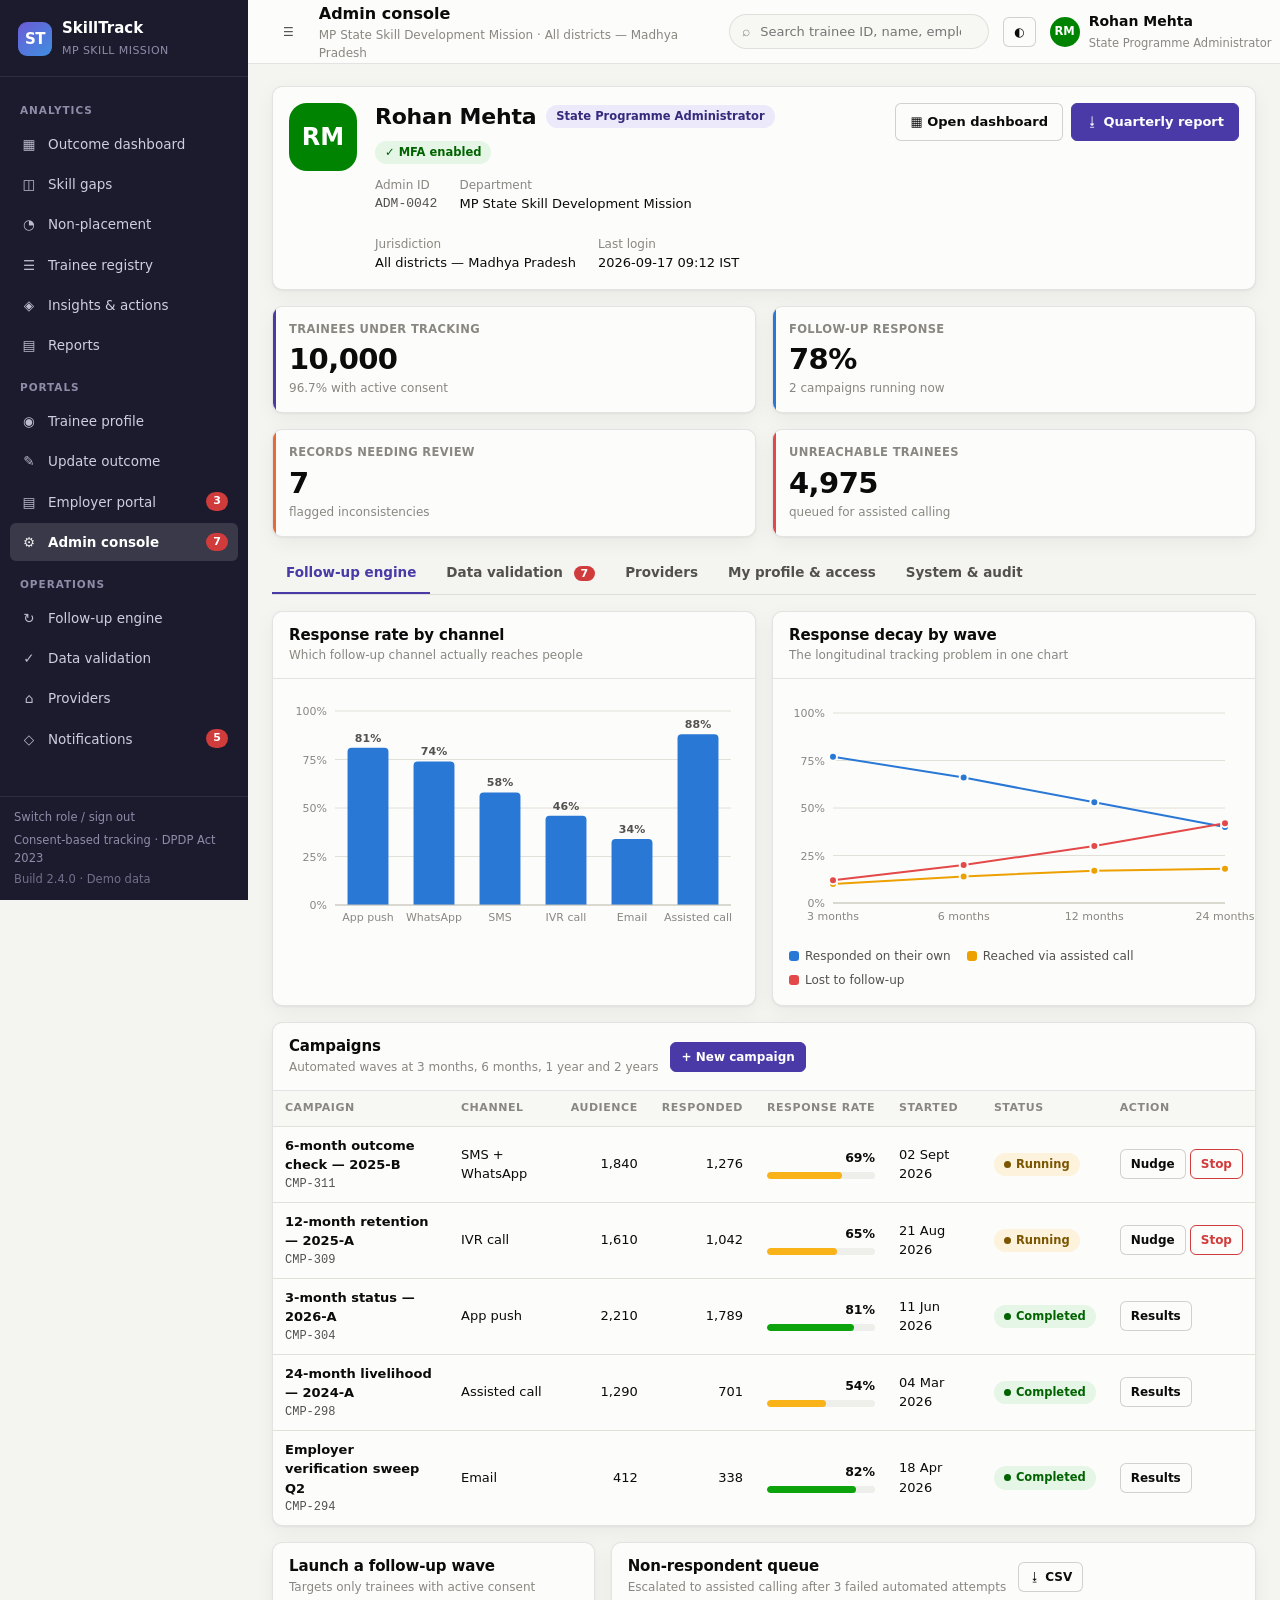
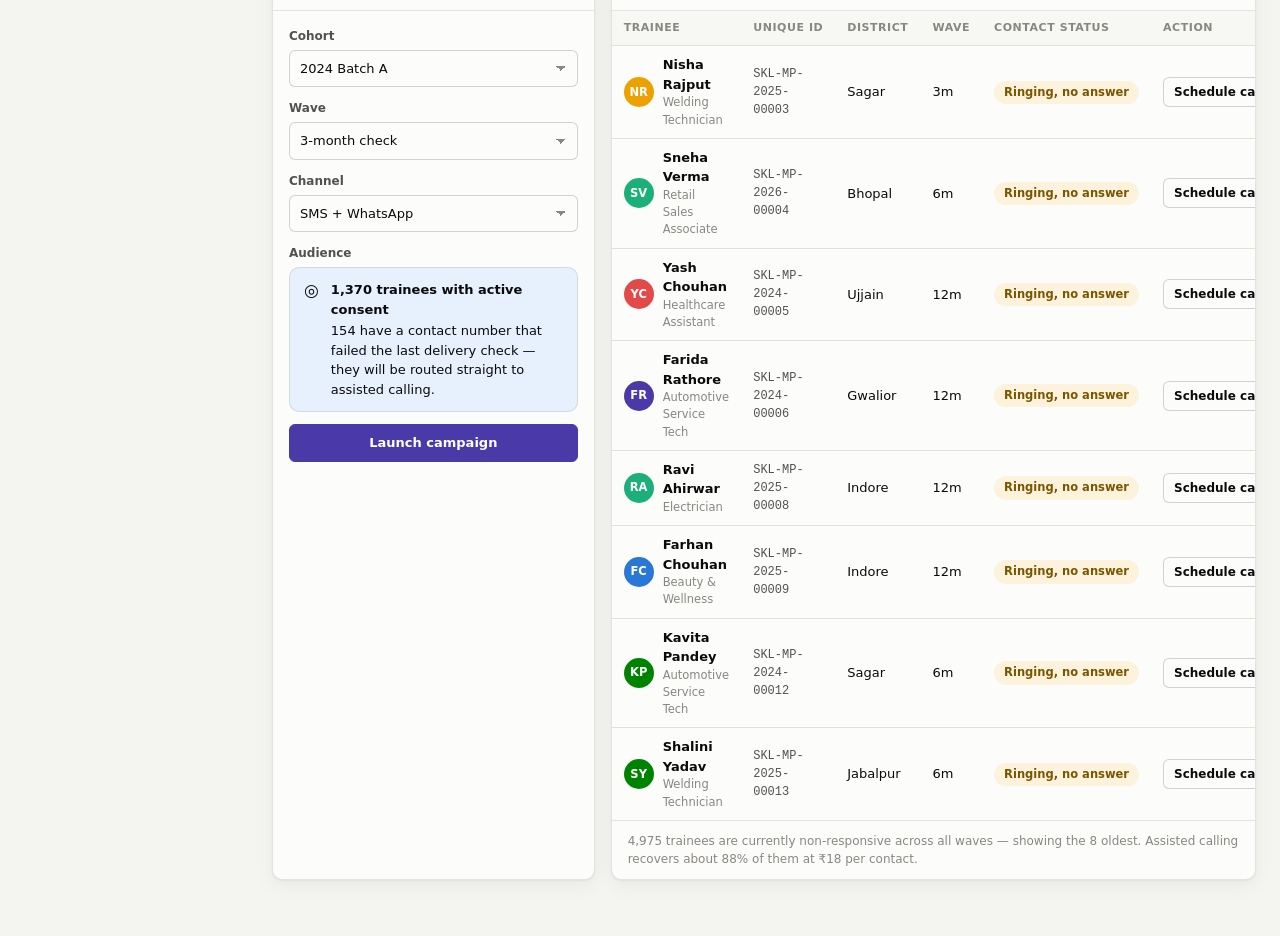
==== admin.html @ 78113d4f "first commit" ====
<!DOCTYPE html>
<html lang="en">
<head>
<meta charset="utf-8">
<meta name="viewport" content="width=device-width, initial-scale=1">
<title>Admin Console · SkillTrack</title>
<link rel="stylesheet" href="assets/css/styles.css">
<link rel="icon" href="data:image/svg+xml,<svg xmlns='http://www.w3.org/2000/svg' viewBox='0 0 100 100'><text y='.9em' font-size='90'>📈</text></svg>">
</head>
<body data-page="admin">
<div class="app">
  <aside class="sidebar"></aside>

  <div class="main">
    <header class="topbar"></header>

    <main class="content">

      <section class="card" id="adminHero" style="margin-bottom:16px"></section>

      <section class="grid grid--4" id="adminStats" style="margin-bottom:16px"></section>

      <div class="tabs" id="mainTabs">
        <button class="tab tab--active" data-tab="followups">Follow-up engine</button>
        <button class="tab" data-tab="validation">Data validation <span class="nav__badge" style="margin-left:6px">7</span></button>
        <button class="tab" data-tab="providers">Providers</button>
        <button class="tab" data-tab="profile">My profile & access</button>
        <button class="tab" data-tab="system">System & audit</button>
      </div>

      <!-- ============ follow-up engine ============ -->
      <section class="tabpanel" data-panel="followups" id="followups">
        <div class="grid grid--2" style="margin-bottom:16px">
          <div class="card">
            <div class="card__head"><div><h3>Response rate by channel</h3>
              <div class="card__sub">Which follow-up channel actually reaches people</div></div></div>
            <div class="card__body"><div class="js-chart" id="chartChannel"></div></div>
          </div>
          <div class="card">
            <div class="card__head"><div><h3>Response decay by wave</h3>
              <div class="card__sub">The longitudinal tracking problem in one chart</div></div></div>
            <div class="card__body">
              <div class="js-chart" id="chartDecay"></div>
              <div id="decayLegend"></div>
            </div>
          </div>
        </div>

        <div class="card" style="margin-bottom:16px">
          <div class="card__head">
            <div><h3>Campaigns</h3>
              <div class="card__sub">Automated waves at 3 months, 6 months, 1 year and 2 years</div></div>
            <button class="btn btn--sm btn--primary" id="newCampaign">+ New campaign</button>
          </div>
          <div class="table-wrap">
            <table class="tbl" id="campaignTable">
              <thead><tr>
                <th>Campaign</th><th>Channel</th><th class="num">Audience</th><th class="num">Responded</th>
                <th class="num">Response rate</th><th>Started</th><th>Status</th><th class="text-right">Action</th>
              </tr></thead>
              <tbody></tbody>
            </table>
          </div>
        </div>

        <div class="grid grid--1-2">
          <div class="card">
            <div class="card__head"><div><h3>Launch a follow-up wave</h3>
              <div class="card__sub">Targets only trainees with active consent</div></div></div>
            <div class="card__body">
              <form class="stack" id="campaignForm" style="gap:12px">
                <div class="field"><label for="cBatch">Cohort</label>
                  <select class="select" id="cBatch"></select></div>
                <div class="field"><label for="cWave">Wave</label>
                  <select class="select" id="cWave">
                    <option>3-month check</option><option>6-month check</option>
                    <option>12-month retention</option><option>24-month livelihood</option>
                  </select></div>
                <div class="field"><label for="cChannel">Channel</label>
                  <select class="select" id="cChannel">
                    <option>SMS + WhatsApp</option><option>App push</option>
                    <option>IVR call</option><option>Assisted call (non-respondents)</option><option>Email</option>
                  </select></div>
                <div class="field"><label>Audience</label>
                  <div class="banner" id="audiencePreview"></div></div>
                <button class="btn btn--primary" type="submit">Launch campaign</button>
              </form>
            </div>
          </div>

          <div class="card">
            <div class="card__head">
              <div><h3>Non-respondent queue</h3>
                <div class="card__sub">Escalated to assisted calling after 3 failed automated attempts</div></div>
              <button class="btn btn--sm" id="exportNonResp">⭳ CSV</button>
            </div>
            <div class="table-wrap">
              <table class="tbl" id="nonRespTable">
                <thead><tr>
                  <th>Trainee</th><th>Unique ID</th><th>District</th><th>Wave</th>
                  <th>Contact status</th><th class="text-right">Action</th>
                </tr></thead>
                <tbody></tbody>
              </table>
            </div>
            <div class="card__foot" id="nonRespFoot"></div>
          </div>
        </div>
      </section>

      <!-- ============ validation ============ -->
      <section class="tabpanel" data-panel="validation" id="validation" hidden>
        <div class="grid grid--3" style="margin-bottom:16px" id="validationStats"></div>

        <div class="grid grid--2-1">
          <div class="card">
            <div class="card__head">
              <div><h3>Flags awaiting manual review</h3>
                <div class="card__sub">Raised by the rule engine, cross-checks and anomaly detection</div></div>
              <select class="select" id="sevFilter" style="width:auto">
                <option value="all">All severities</option>
                <option value="critical">Critical</option>
                <option value="serious">Serious</option>
                <option value="warning">Warning</option>
              </select>
            </div>
            <div id="flagList"></div>
            <div class="card__foot" id="flagFoot"></div>
          </div>

          <div class="stack">
            <div class="card">
              <div class="card__head"><div><h3>Verification sources</h3>
                <div class="card__sub">Official APIs cross-checked nightly</div></div></div>
              <div id="sourceList"></div>
            </div>
            <div class="card">
              <div class="card__head"><div><h3>Validation rules</h3>
                <div class="card__sub">Toggle what gets auto-flagged</div></div></div>
              <div class="card__body stack" id="ruleList" style="gap:12px"></div>
            </div>
          </div>
        </div>
      </section>

      <!-- ============ providers ============ -->
      <section class="tabpanel" data-panel="providers" id="providers" hidden>
        <div class="grid grid--2" style="margin-bottom:16px">
          <div class="card">
            <div class="card__head"><div><h3>Provider accountability</h3>
              <div class="card__sub">Placement rate vs. state average</div></div></div>
            <div class="card__body"><div class="js-chart" id="chartProviderPlace"></div></div>
          </div>
          <div class="card">
            <div class="card__head"><div><h3>Cost per successful outcome</h3>
              <div class="card__sub">Programme spend ÷ trainees placed — where the money works hardest</div></div></div>
            <div class="card__body"><div class="js-chart" id="chartCost"></div></div>
          </div>
        </div>

        <div class="card">
          <div class="card__head">
            <div><h3>Registered training providers</h3>
              <div class="card__sub">Accreditation status, volume and outcomes</div></div>
            <button class="btn btn--sm" id="exportProviders">⭳ CSV</button>
          </div>
          <div class="table-wrap">
            <table class="tbl" id="providerTable">
              <thead><tr>
                <th>Provider</th><th>Base</th><th class="num">Centres</th><th class="num">Trainees</th>
                <th class="num">Certified</th><th class="num">Placement</th><th class="num">Avg salary</th>
                <th class="num">Retention</th><th>Accreditation</th><th class="text-right">Action</th>
              </tr></thead>
              <tbody></tbody>
            </table>
          </div>
          <div class="card__foot">
            <span>Providers below 55% placement for two consecutive batches are auto-flagged for review.</span>
          </div>
        </div>
      </section>

      <!-- ============ profile ============ -->
      <section class="tabpanel" data-panel="profile" hidden>
        <div class="grid grid--2">
          <div class="stack">
            <div class="card">
              <div class="card__head"><div><h3>Administrator profile</h3>
                <div class="card__sub">Identity used on every audit-log entry</div></div></div>
              <div class="card__body"><dl class="kv" id="adminKV"></dl></div>
              <div class="card__foot">
                <button class="btn btn--sm" data-demo="Profile change request sent to the state IT cell.">Request a change</button>
              </div>
            </div>
            <div class="card">
              <div class="card__head"><div><h3>Security</h3></div></div>
              <div class="card__body stack" id="securityBox" style="gap:14px"></div>
            </div>
          </div>

          <div class="stack">
            <div class="card">
              <div class="card__head"><div><h3>Permissions</h3>
                <div class="card__sub">Role-based access — least privilege by default</div></div></div>
              <div id="permList"></div>
              <div class="card__foot">
                <span>Raw microdata export is deliberately disabled for programme administrators.</span>
              </div>
            </div>
            <div class="card">
              <div class="card__head"><div><h3>Active sessions</h3></div></div>
              <div id="sessionList"></div>
            </div>
          </div>
        </div>
      </section>

      <!-- ============ system ============ -->
      <section class="tabpanel" data-panel="system" hidden>
        <div class="grid grid--2" style="margin-bottom:16px">
          <div class="card">
            <div class="card__head"><div><h3>Platform users</h3>
              <div class="card__sub">Who can see what, across all roles</div></div></div>
            <div id="userList"></div>
            <div class="card__foot">
              <button class="btn btn--sm btn--primary" data-demo="Invitation sent.">+ Add user</button>
            </div>
          </div>
          <div class="card">
            <div class="card__head"><div><h3>Data retention & privacy</h3>
              <div class="card__sub">DPDP Act 2023 obligations</div></div></div>
            <div class="card__body stack" id="retentionBox" style="gap:14px"></div>
          </div>
        </div>

        <div class="card">
          <div class="card__head">
            <div><h3>Audit log</h3>
              <div class="card__sub">Every read and write against personal data is recorded</div></div>
            <button class="btn btn--sm" id="exportAudit">⭳ CSV</button>
          </div>
          <div class="table-wrap">
            <table class="tbl" id="auditTable">
              <thead><tr><th>Timestamp</th><th>Actor</th><th>Action</th><th>Target</th><th>IP</th></tr></thead>
              <tbody></tbody>
            </table>
          </div>
        </div>
      </section>

    </main>
  </div>
</div>

<script src="assets/js/data.js"></script>
<script src="assets/js/app.js"></script>
<script src="assets/js/charts.js"></script>
<script src="assets/js/admin.js"></script>
</body>
</html>
---- assets/css/styles.css ----
/* ==========================================================================
   SkillTrack — Longitudinal Skilling Outcomes & Impact Measurement System
   Design system + shell + components
   ========================================================================== */

/* ---------- 1. Tokens ---------- */
:root {
  color-scheme: light;

  /* surfaces */
  --page:            #f4f4f1;
  --surface-1:       #fcfcfb;
  --surface-2:       #f7f7f4;
  --surface-3:       #eeeeea;
  --sidebar:         #1c1b2e;
  --sidebar-ink:     #cfcee0;
  --sidebar-ink-dim: #8e8ca8;

  /* ink */
  --text-primary:    #0b0b0b;
  --text-secondary:  #52514e;
  --text-muted:      #898781;
  --text-invert:     #ffffff;

  /* lines */
  --gridline:        #e1e0d9;
  --baseline:        #c3c2b7;
  --border:          rgba(11, 11, 11, 0.10);
  --border-strong:   rgba(11, 11, 11, 0.18);

  /* brand */
  --brand:           #4a3aa7;
  --brand-hover:     #3c2f8a;
  --brand-soft:      #ece9fb;
  --brand-ink:       #362a7d;

  /* categorical series (validated order — never cycle, never reorder) */
  --series-1: #2a78d6;  /* blue    */
  --series-2: #eb6834;  /* orange  */
  --series-3: #1baf7a;  /* aqua    */
  --series-4: #eda100;  /* yellow  */
  --series-5: #e87ba4;  /* magenta */
  --series-6: #008300;  /* green   */
  --series-7: #4a3aa7;  /* violet  */
  --series-8: #e34948;  /* red     */

  /* sequential blue ramp */
  --seq-100: #cde2fb; --seq-250: #86b6ef; --seq-400: #3987e5;
  --seq-550: #1c5cab; --seq-700: #0d366b;

  /* status (reserved — never used as a series) */
  --good:     #0ca30c;
  --warning:  #fab219;
  --serious:  #ec835a;
  --critical: #d03b3b;
  --good-ink: #006300;

  /* soft status washes */
  --good-soft:     #e6f6e6;
  --warning-soft:  #fdf3dd;
  --serious-soft:  #fceee7;
  --critical-soft: #fbe9e9;
  --info-soft:     #e7f0fd;

  --radius:    10px;
  --radius-sm: 6px;
  --radius-lg: 16px;
  --shadow:    0 1px 2px rgba(11, 11, 11, .05), 0 6px 20px rgba(11, 11, 11, .05);
  --shadow-lg: 0 2px 6px rgba(11, 11, 11, .07), 0 18px 48px rgba(11, 11, 11, .10);

  --sans: system-ui, -apple-system, "Segoe UI", Roboto, sans-serif;
  --mono: ui-monospace, "Cascadia Mono", "Segoe UI Mono", Menlo, monospace;

  --sidebar-w: 248px;
  --topbar-h:  64px;
}

@media (prefers-color-scheme: dark) {
  :root:not([data-theme="light"]) {
    color-scheme: dark;
    --page:            #0d0d0d;
    --surface-1:       #1a1a19;
    --surface-2:       #202020;
    --surface-3:       #292928;
    --sidebar:         #151424;
    --sidebar-ink:     #c9c7de;
    --sidebar-ink-dim: #7d7b99;

    --text-primary:    #ffffff;
    --text-secondary:  #c3c2b7;
    --text-muted:      #898781;

    --gridline:        #2c2c2a;
    --baseline:        #383835;
    --border:          rgba(255, 255, 255, 0.10);
    --border-strong:   rgba(255, 255, 255, 0.20);

    --brand:           #9085e9;
    --brand-hover:     #a49bef;
    --brand-soft:      #241f45;
    --brand-ink:       #cfc9f7;

    --series-1: #3987e5; --series-2: #d95926; --series-3: #199e70;
    --series-4: #c98500; --series-5: #d55181; --series-6: #008300;
    --series-7: #9085e9; --series-8: #e66767;

    --good-soft:     #142b14;
    --warning-soft:  #332a10;
    --serious-soft:  #33211a;
    --critical-soft: #331616;
    --info-soft:     #14233a;
    --good-ink:      #0ca30c;

    --shadow:    0 1px 2px rgba(0, 0, 0, .40), 0 6px 20px rgba(0, 0, 0, .35);
    --shadow-lg: 0 2px 6px rgba(0, 0, 0, .45), 0 18px 48px rgba(0, 0, 0, .50);
  }
}

:root[data-theme="dark"] {
  color-scheme: dark;
  --page:            #0d0d0d;
  --surface-1:       #1a1a19;
  --surface-2:       #202020;
  --surface-3:       #292928;
  --sidebar:         #151424;
  --sidebar-ink:     #c9c7de;
  --sidebar-ink-dim: #7d7b99;

  --text-primary:    #ffffff;
  --text-secondary:  #c3c2b7;
  --text-muted:      #898781;

  --gridline:        #2c2c2a;
  --baseline:        #383835;
  --border:          rgba(255, 255, 255, 0.10);
  --border-strong:   rgba(255, 255, 255, 0.20);

  --brand:           #9085e9;
  --brand-hover:     #a49bef;
  --brand-soft:      #241f45;
  --brand-ink:       #cfc9f7;

  --series-1: #3987e5; --series-2: #d95926; --series-3: #199e70;
  --series-4: #c98500; --series-5: #d55181; --series-6: #008300;
  --series-7: #9085e9; --series-8: #e66767;

  --good-soft:     #142b14;
  --warning-soft:  #332a10;
  --serious-soft:  #33211a;
  --critical-soft: #331616;
  --info-soft:     #14233a;
  --good-ink:      #0ca30c;

  --shadow:    0 1px 2px rgba(0, 0, 0, .40), 0 6px 20px rgba(0, 0, 0, .35);
  --shadow-lg: 0 2px 6px rgba(0, 0, 0, .45), 0 18px 48px rgba(0, 0, 0, .50);
}

/* ---------- 2. Reset ---------- */
*, *::before, *::after { box-sizing: border-box; }
html, body { height: 100%; }
body {
  margin: 0;
  font-family: var(--sans);
  font-size: 14px;
  line-height: 1.5;
  color: var(--text-primary);
  background: var(--page);
  -webkit-font-smoothing: antialiased;
}
h1, h2, h3, h4 { margin: 0; font-weight: 650; letter-spacing: -0.01em; line-height: 1.25; }
h1 { font-size: 24px; }
h2 { font-size: 18px; }
h3 { font-size: 15px; }
h4 { font-size: 13px; }
p  { margin: 0 0 10px; }
a  { color: var(--brand); text-decoration: none; }
a:hover { text-decoration: underline; }
img, svg { max-width: 100%; }
button, input, select, textarea { font: inherit; color: inherit; }
:focus-visible { outline: 2px solid var(--brand); outline-offset: 2px; border-radius: 4px; }

/* ---------- 3. App shell ---------- */
.app { display: flex; min-height: 100vh; }

.sidebar {
  width: var(--sidebar-w);
  flex: 0 0 var(--sidebar-w);
  background: var(--sidebar);
  color: var(--sidebar-ink);
  display: flex;
  flex-direction: column;
  position: sticky;
  top: 0;
  height: 100vh;
  z-index: 40;
}
.sidebar__brand {
  display: flex; align-items: center; gap: 10px;
  padding: 18px 18px 16px;
  border-bottom: 1px solid rgba(255, 255, 255, .08);
}
.sidebar__mark {
  width: 34px; height: 34px; flex: none;
  display: grid; place-items: center;
  border-radius: 9px;
  background: linear-gradient(140deg, #6b5bd6, #3f8fe0);
  color: #fff; font-weight: 800; font-size: 15px; letter-spacing: -.5px;
}
.sidebar__name { color: #fff; font-weight: 680; font-size: 15px; line-height: 1.15; }
.sidebar__sub  { color: var(--sidebar-ink-dim); font-size: 11px; letter-spacing: .04em; text-transform: uppercase; }

.sidebar__nav { padding: 12px 10px; overflow-y: auto; flex: 1; }
.nav__label {
  font-size: 10.5px; letter-spacing: .09em; text-transform: uppercase;
  color: var(--sidebar-ink-dim); padding: 14px 10px 6px; font-weight: 650;
}
.nav__item {
  display: flex; align-items: center; gap: 10px;
  padding: 9px 10px; margin-bottom: 2px;
  border-radius: var(--radius-sm);
  color: var(--sidebar-ink); font-size: 13.5px; font-weight: 520;
  text-decoration: none;
}
.nav__item:hover { background: rgba(255, 255, 255, .07); text-decoration: none; color: #fff; }
.nav__item--active { background: rgba(255, 255, 255, .13); color: #fff; font-weight: 620; }
.nav__item .ico { width: 18px; text-align: center; opacity: .9; }
.nav__badge {
  margin-left: auto; font-size: 11px; font-weight: 650;
  background: var(--critical); color: #fff;
  border-radius: 20px; padding: 1px 7px;
}
.sidebar__foot {
  padding: 12px 14px; border-top: 1px solid rgba(255, 255, 255, .08);
  font-size: 11.5px; color: var(--sidebar-ink-dim);
}

.main { flex: 1 1 auto; min-width: 0; display: flex; flex-direction: column; }

.topbar {
  height: var(--topbar-h);
  display: flex; align-items: center; gap: 14px;
  padding: 0 24px;
  background: var(--surface-1);
  border-bottom: 1px solid var(--border);
  position: sticky; top: 0; z-index: 30;
}
.topbar__title { font-size: 16px; font-weight: 660; }
.topbar__crumb { font-size: 12px; color: var(--text-muted); }
.topbar__spacer { flex: 1; }
.topbar__search {
  display: flex; align-items: center; gap: 8px;
  background: var(--surface-2); border: 1px solid var(--border);
  border-radius: 20px; padding: 6px 12px; min-width: 260px;
}
.topbar__search input { border: 0; background: none; outline: none; width: 100%; font-size: 13px; }
.menu-toggle { display: none; }

.content { padding: 22px 24px 56px; max-width: 1560px; width: 100%; }

.page-head { display: flex; align-items: flex-start; gap: 16px; flex-wrap: wrap; margin-bottom: 18px; }
.page-head__text { flex: 1 1 320px; min-width: 0; }
.page-head p { color: var(--text-secondary); margin: 6px 0 0; font-size: 13.5px; }
.page-head__actions { display: flex; gap: 8px; flex-wrap: wrap; }

/* ---------- 4. Primitives ---------- */
.card {
  background: var(--surface-1);
  border: 1px solid var(--border);
  border-radius: var(--radius);
  box-shadow: var(--shadow);
}
.card__head {
  display: flex; align-items: center; gap: 12px;
  padding: 14px 16px; border-bottom: 1px solid var(--border);
}
.card__head h3 { flex: 1 1 auto; min-width: 0; }
.card__sub { font-size: 12px; color: var(--text-muted); font-weight: 450; margin-top: 2px; }
.card__body { padding: 16px; }
.card__foot {
  padding: 11px 16px; border-top: 1px solid var(--border);
  font-size: 12px; color: var(--text-muted);
  display: flex; align-items: center; gap: 10px;
}

.grid { display: grid; gap: 16px; }
.grid--4 { grid-template-columns: repeat(4, minmax(0, 1fr)); }
.grid--3 { grid-template-columns: repeat(3, minmax(0, 1fr)); }
.grid--2 { grid-template-columns: repeat(2, minmax(0, 1fr)); }
.grid--2-1 { grid-template-columns: minmax(0, 2fr) minmax(0, 1fr); }
.grid--1-2 { grid-template-columns: minmax(0, 1fr) minmax(0, 2fr); }
.span-2 { grid-column: span 2; }

.btn {
  display: inline-flex; align-items: center; justify-content: center; gap: 7px;
  padding: 8px 14px; border-radius: var(--radius-sm);
  border: 1px solid var(--border-strong); background: var(--surface-1);
  color: var(--text-primary); font-size: 13px; font-weight: 560;
  cursor: pointer; text-decoration: none; white-space: nowrap;
  transition: background .12s ease, border-color .12s ease;
}
.btn:hover { background: var(--surface-3); text-decoration: none; }
.btn--primary {
  background: var(--brand); border-color: var(--brand); color: #fff;
}
.btn--primary:hover { background: var(--brand-hover); border-color: var(--brand-hover); }
.btn--ghost { background: none; border-color: transparent; color: var(--text-secondary); }
.btn--ghost:hover { background: var(--surface-3); }
.btn--sm { padding: 5px 10px; font-size: 12px; }
.btn--danger { color: var(--critical); border-color: var(--critical); }
.btn--danger:hover { background: var(--critical-soft); }
.btn[disabled] { opacity: .45; pointer-events: none; }

.field { display: flex; flex-direction: column; gap: 5px; min-width: 0; }
.field > label { font-size: 12px; font-weight: 600; color: var(--text-secondary); }
.field .hint { font-size: 11.5px; color: var(--text-muted); }
.input, .select, textarea.input {
  width: 100%; padding: 8px 10px;
  border: 1px solid var(--border-strong); border-radius: var(--radius-sm);
  background: var(--surface-1); font-size: 13px; outline: none;
}
.input:focus, .select:focus { border-color: var(--brand); box-shadow: 0 0 0 3px var(--brand-soft); }
.select { appearance: none; padding-right: 30px;
  background-image: linear-gradient(45deg, transparent 50%, var(--text-muted) 50%),
                    linear-gradient(135deg, var(--text-muted) 50%, transparent 50%);
  background-position: calc(100% - 16px) 50%, calc(100% - 11px) 50%;
  background-size: 5px 5px, 5px 5px; background-repeat: no-repeat; }

.chip {
  display: inline-flex; align-items: center; gap: 5px;
  padding: 2px 9px; border-radius: 20px;
  font-size: 11.5px; font-weight: 620; white-space: nowrap;
  background: var(--surface-3); color: var(--text-secondary);
  border: 1px solid var(--border);
}
.chip--good     { background: var(--good-soft);     color: var(--good-ink);  border-color: transparent; }
.chip--warning  { background: var(--warning-soft);  color: #7a5600;          border-color: transparent; }
.chip--serious  { background: var(--serious-soft);  color: #8a3a16;          border-color: transparent; }
.chip--critical { background: var(--critical-soft); color: #9c2020;          border-color: transparent; }
.chip--info     { background: var(--info-soft);     color: #17457f;          border-color: transparent; }
.chip--brand    { background: var(--brand-soft);    color: var(--brand-ink); border-color: transparent; }
:root[data-theme="dark"] .chip--warning,
:root[data-theme="dark"] .chip--serious,
:root[data-theme="dark"] .chip--critical,
:root[data-theme="dark"] .chip--info { color: var(--text-primary); }
@media (prefers-color-scheme: dark) {
  :root:not([data-theme="light"]) .chip--warning,
  :root:not([data-theme="light"]) .chip--serious,
  :root:not([data-theme="light"]) .chip--critical,
  :root:not([data-theme="light"]) .chip--info { color: var(--text-primary); }
}
.chip .dot { width: 7px; height: 7px; border-radius: 50%; background: currentColor; flex: none; }

/* ---------- 5. Stat tiles ---------- */
.stat {
  background: var(--surface-1); border: 1px solid var(--border);
  border-radius: var(--radius); padding: 14px 16px 15px;
  box-shadow: var(--shadow); position: relative; overflow: hidden;
}
.stat::before {
  content: ""; position: absolute; inset: 0 auto 0 0; width: 3px;
  background: var(--accent, var(--brand));
}
.stat__label {
  font-size: 11.5px; font-weight: 620; letter-spacing: .03em;
  text-transform: uppercase; color: var(--text-muted);
  display: flex; align-items: center; gap: 6px;
}
.stat__value { font-size: 29px; font-weight: 700; letter-spacing: -.02em; margin-top: 6px; line-height: 1.05; }
.stat__value small { font-size: 15px; font-weight: 600; color: var(--text-secondary); }
.stat__meta { font-size: 12px; color: var(--text-secondary); margin-top: 5px; display: flex; align-items: center; gap: 6px; }
.delta { font-weight: 650; font-size: 12px; }
.delta--up   { color: var(--good-ink); }
.delta--down { color: var(--critical); }

/* ---------- 6. Tables ---------- */
.table-wrap { overflow-x: auto; }
table.tbl { width: 100%; border-collapse: collapse; font-size: 13px; }
table.tbl th, table.tbl td { padding: 9px 12px; text-align: left; border-bottom: 1px solid var(--gridline); }
table.tbl thead th {
  font-size: 11px; letter-spacing: .05em; text-transform: uppercase;
  color: var(--text-muted); font-weight: 650; background: var(--surface-2);
  position: sticky; top: 0; z-index: 1; white-space: nowrap;
}
table.tbl tbody tr:hover { background: var(--surface-2); }
table.tbl td.num, table.tbl th.num { text-align: right; font-variant-numeric: tabular-nums; }
table.tbl tbody tr:last-child td { border-bottom: 0; }
.tbl__id { font-family: var(--mono); font-size: 12px; color: var(--text-secondary); }
.tbl-empty { padding: 34px 16px; text-align: center; color: var(--text-muted); font-size: 13px; }

.person { display: flex; align-items: center; gap: 9px; min-width: 0; }
.avatar {
  width: 30px; height: 30px; flex: none; border-radius: 50%;
  display: grid; place-items: center; font-size: 11.5px; font-weight: 700;
  color: #fff; background: var(--series-7);
}
.avatar--lg { width: 68px; height: 68px; font-size: 24px; border-radius: 18px; }
.person__name { font-weight: 580; }
.person__meta { font-size: 11.5px; color: var(--text-muted); }

/* ---------- 7. Filters ---------- */
.filterbar {
  display: flex; align-items: flex-end; gap: 12px; flex-wrap: wrap;
  background: var(--surface-1); border: 1px solid var(--border);
  border-radius: var(--radius); padding: 12px 14px; margin-bottom: 16px;
  box-shadow: var(--shadow);
}
.filterbar .field { flex: 1 1 160px; }
.filterbar__actions { display: flex; gap: 8px; margin-left: auto; }

/* ---------- 8. Charts ---------- */
.chart { width: 100%; display: block; overflow: visible; }
.chart text { font-family: var(--sans); }
.chart .axis-label { fill: var(--text-muted); font-size: 11px; }
.chart .grid-line { stroke: var(--gridline); stroke-width: 1; }
.chart .baseline  { stroke: var(--baseline); stroke-width: 1; }
.chart .val-label { fill: var(--text-secondary); font-size: 11px; font-weight: 600; }
.chart .mark { transition: opacity .12s ease; }
.chart .mark--dim { opacity: .35; }

.legend { display: flex; flex-wrap: wrap; gap: 6px 16px; margin-top: 12px; }
.legend__item { display: flex; align-items: center; gap: 6px; font-size: 12px; color: var(--text-secondary); }
.legend__swatch { width: 10px; height: 10px; border-radius: 3px; flex: none; }

#viz-tooltip {
  position: fixed; z-index: 100; pointer-events: none; opacity: 0;
  transform: translate(-50%, -100%);
  background: var(--surface-1); color: var(--text-primary);
  border: 1px solid var(--border-strong); border-radius: var(--radius-sm);
  box-shadow: var(--shadow-lg); padding: 8px 10px; font-size: 12px;
  min-width: 120px; transition: opacity .1s ease;
}
#viz-tooltip .tt__title { font-weight: 660; margin-bottom: 4px; }
#viz-tooltip .tt__row { display: flex; align-items: center; gap: 7px; justify-content: space-between; }
#viz-tooltip .tt__row span:last-child { font-variant-numeric: tabular-nums; font-weight: 620; }
#viz-tooltip .tt__sw { width: 8px; height: 8px; border-radius: 2px; flex: none; }

/* ---------- 9. Progress / meters ---------- */
.meter { height: 7px; border-radius: 4px; background: var(--surface-3); overflow: hidden; }
.meter > span { display: block; height: 100%; border-radius: 4px; background: var(--accent, var(--brand)); }
.meter-row { display: grid; grid-template-columns: 1fr auto; gap: 4px 10px; margin-bottom: 12px; }
.meter-row__label { font-size: 12.5px; color: var(--text-secondary); }
.meter-row__val { font-size: 12.5px; font-weight: 650; font-variant-numeric: tabular-nums; }
.meter-row .meter { grid-column: 1 / -1; }

/* ---------- 10. Timeline ---------- */
.timeline { position: relative; padding-left: 26px; }
.timeline::before {
  content: ""; position: absolute; left: 8px; top: 6px; bottom: 6px;
  width: 2px; background: var(--gridline);
}
.tl-item { position: relative; padding-bottom: 20px; }
.tl-item:last-child { padding-bottom: 0; }
.tl-item::before {
  content: ""; position: absolute; left: -22px; top: 4px;
  width: 11px; height: 11px; border-radius: 50%;
  background: var(--surface-1); border: 2px solid var(--dot, var(--brand));
}
.tl-item--done::before { background: var(--dot, var(--brand)); }
.tl-item__time { font-size: 11.5px; color: var(--text-muted); font-variant-numeric: tabular-nums; }
.tl-item__title { font-weight: 600; font-size: 13.5px; margin-top: 1px; }
.tl-item__body { font-size: 12.5px; color: var(--text-secondary); margin-top: 3px; }

/* ---------- 11. Misc blocks ---------- */
.kv { display: grid; grid-template-columns: 130px 1fr; gap: 9px 14px; font-size: 13px; }
.kv dt { color: var(--text-muted); font-size: 12.5px; }
.kv dd { margin: 0; font-weight: 550; }

.banner {
  display: flex; gap: 12px; align-items: flex-start;
  border-radius: var(--radius); padding: 12px 14px;
  border: 1px solid var(--border); background: var(--info-soft);
  font-size: 13px;
}
.banner--good     { background: var(--good-soft); }
.banner--warning  { background: var(--warning-soft); }
.banner--critical { background: var(--critical-soft); }
.banner__ico { font-size: 17px; line-height: 1.2; }
.banner strong { display: block; margin-bottom: 2px; }

.list-row {
  display: flex; align-items: center; gap: 12px;
  padding: 11px 16px; border-bottom: 1px solid var(--gridline);
}
.list-row:last-child { border-bottom: 0; }
.list-row__main { flex: 1 1 auto; min-width: 0; }
.list-row__title { font-weight: 580; font-size: 13.5px; }
.list-row__sub { font-size: 12px; color: var(--text-muted); margin-top: 2px; }

.tabs { display: flex; gap: 2px; border-bottom: 1px solid var(--border); margin-bottom: 16px; overflow-x: auto; }
.tab {
  padding: 9px 14px; font-size: 13.5px; font-weight: 570; cursor: pointer;
  color: var(--text-secondary); border-bottom: 2px solid transparent;
  background: none; border-top: 0; border-left: 0; border-right: 0; white-space: nowrap;
}
.tab:hover { color: var(--text-primary); }
.tab--active { color: var(--brand); border-bottom-color: var(--brand); }
.tabpanel[hidden] { display: none; }

.switch { display: inline-flex; align-items: center; gap: 9px; cursor: pointer; font-size: 13px; }
.switch input { position: absolute; opacity: 0; width: 0; height: 0; }
.switch__track {
  width: 36px; height: 20px; border-radius: 20px; background: var(--surface-3);
  border: 1px solid var(--border-strong); position: relative; transition: background .15s ease;
  flex: none;
}
.switch__track::after {
  content: ""; position: absolute; top: 2px; left: 2px;
  width: 14px; height: 14px; border-radius: 50%; background: var(--surface-1);
  box-shadow: 0 1px 2px rgba(0,0,0,.25); transition: transform .15s ease;
}
.switch input:checked + .switch__track { background: var(--good); border-color: var(--good); }
.switch input:checked + .switch__track::after { transform: translateX(16px); background: #fff; }

.skill-tag {
  display: inline-flex; align-items: center; gap: 5px;
  padding: 3px 10px; border-radius: 20px; font-size: 12px; font-weight: 560;
  background: var(--surface-3); border: 1px solid var(--border);
}
.skill-tag--gap { background: var(--critical-soft); border-color: transparent; color: #9c2020; }
.skill-tag--have { background: var(--good-soft); border-color: transparent; color: var(--good-ink); }
:root[data-theme="dark"] .skill-tag--gap { color: var(--text-primary); }
@media (prefers-color-scheme: dark) {
  :root:not([data-theme="light"]) .skill-tag--gap { color: var(--text-primary); }
}

.stack { display: flex; flex-direction: column; gap: 16px; }
.row { display: flex; align-items: center; gap: 10px; flex-wrap: wrap; }
.row--tight { gap: 6px; }
.muted { color: var(--text-muted); }
.small { font-size: 12px; }
.nowrap { white-space: nowrap; }
.tnum { font-variant-numeric: tabular-nums; }
.mt-0 { margin-top: 0; } .mb-0 { margin-bottom: 0; }
.mt-12 { margin-top: 12px; } .mt-16 { margin-top: 16px; } .mt-24 { margin-top: 24px; }
.text-right { text-align: right; }

/* ---------- 12. Landing page ---------- */
.landing { min-height: 100vh; display: flex; flex-direction: column; background: var(--page); }
.landing__nav {
  display: flex; align-items: center; gap: 12px;
  padding: 16px 28px; border-bottom: 1px solid var(--border); background: var(--surface-1);
}
.landing__hero {
  padding: 64px 28px 44px; text-align: center;
  background:
    radial-gradient(900px 380px at 50% -140px, var(--brand-soft), transparent 70%);
}
.landing__hero h1 { font-size: 40px; max-width: 900px; margin: 0 auto; letter-spacing: -.025em; }
.landing__hero p { max-width: 680px; margin: 14px auto 0; color: var(--text-secondary); font-size: 16px; }
.pill-flow { display: flex; justify-content: center; gap: 8px; flex-wrap: wrap; margin-top: 26px; }
.pill-flow span {
  padding: 6px 15px; border-radius: 20px; background: var(--surface-1);
  border: 1px solid var(--border); font-weight: 620; font-size: 13px; box-shadow: var(--shadow);
}
.pill-flow i { align-self: center; color: var(--text-muted); font-style: normal; }
.role-grid {
  display: grid; gap: 16px; grid-template-columns: repeat(4, minmax(0, 1fr));
  max-width: 1180px; margin: 0 auto; padding: 8px 28px 56px; width: 100%;
}
.role-card {
  display: block; text-decoration: none; color: inherit;
  background: var(--surface-1); border: 1px solid var(--border);
  border-radius: var(--radius-lg); padding: 22px; box-shadow: var(--shadow);
  transition: transform .14s ease, box-shadow .14s ease, border-color .14s ease;
}
.role-card:hover {
  transform: translateY(-3px); box-shadow: var(--shadow-lg);
  border-color: var(--brand); text-decoration: none;
}
.role-card__ico {
  width: 44px; height: 44px; border-radius: 12px; display: grid; place-items: center;
  font-size: 21px; margin-bottom: 14px; background: var(--brand-soft);
}
.role-card h3 { font-size: 16px; }
.role-card p { font-size: 13px; color: var(--text-secondary); margin: 6px 0 14px; }
.role-card ul { margin: 0; padding-left: 17px; font-size: 12.5px; color: var(--text-secondary); }
.role-card li { margin-bottom: 3px; }
.role-card__go { margin-top: 15px; font-size: 13px; font-weight: 640; color: var(--brand); }
.landing__foot {
  margin-top: auto; padding: 18px 28px; border-top: 1px solid var(--border);
  background: var(--surface-1); font-size: 12.5px; color: var(--text-muted);
  display: flex; gap: 12px; flex-wrap: wrap; align-items: center;
}

/* ---------- 13. Journey pages: steppers, choices, consent ---------- */
/* Used by register.html, outcome.html and login.html — the pages a person
   walks through once, as opposed to the dashboards they return to. */

.shell-narrow { max-width: 880px; margin: 0 auto; width: 100%; }

.stepper { display: flex; align-items: flex-start; gap: 0; margin-bottom: 4px; }
.step { flex: 1; display: flex; flex-direction: column; align-items: center; gap: 6px;
        position: relative; text-align: center; min-width: 0; }
.step::before {
  content: ""; position: absolute; top: 13px; left: calc(-50% + 16px); right: calc(50% + 16px);
  height: 2px; background: var(--gridline);
}
.step:first-child::before { display: none; }
.step--done::before, .step--active::before { background: var(--brand); }
.step__dot {
  width: 27px; height: 27px; border-radius: 50%; flex: none;
  display: grid; place-items: center; font-size: 12px; font-weight: 680;
  background: var(--surface-1); border: 2px solid var(--gridline); color: var(--text-muted);
  position: relative; z-index: 1;
}
.step--done .step__dot   { background: var(--brand); border-color: var(--brand); color: #fff; }
.step--active .step__dot { background: var(--surface-1); border-color: var(--brand); color: var(--brand-ink); }
.step__label { font-size: 12px; font-weight: 600; color: var(--text-muted); line-height: 1.3; }
.step--done .step__label, .step--active .step__label { color: var(--text-primary); }

/* Big selectable cards — role pickers and the outcome question. A label wrapping
   a visually-hidden radio, so keyboard and screen readers get real radio semantics. */
.choice-grid { display: grid; gap: 12px; grid-template-columns: repeat(auto-fit, minmax(210px, 1fr)); }
.choice {
  position: relative; display: flex; flex-direction: column; gap: 5px;
  padding: 16px; border-radius: var(--radius); cursor: pointer;
  background: var(--surface-1); border: 1.5px solid var(--border-strong);
  transition: border-color .14s ease, background .14s ease, box-shadow .14s ease;
}
.choice:hover { border-color: var(--brand); box-shadow: var(--shadow-sm); }
.choice input { position: absolute; opacity: 0; width: 0; height: 0; }
.choice input:focus-visible ~ .choice__ico { outline: 2px solid var(--brand); outline-offset: 3px; }
.choice__ico { font-size: 22px; line-height: 1; }
.choice__title { font-weight: 660; font-size: 14px; }
.choice__sub { font-size: 12.5px; color: var(--text-secondary); line-height: 1.45; }
.choice input:checked ~ .choice__title { color: var(--brand-ink); }
.choice:has(input:checked) { border-color: var(--brand); background: var(--brand-soft); box-shadow: var(--shadow-sm); }
.choice__check { position: absolute; top: 12px; right: 13px; font-weight: 700; color: var(--brand); opacity: 0; }
.choice:has(input:checked) .choice__check { opacity: 1; }

.form-grid { display: grid; gap: 14px 16px; grid-template-columns: repeat(auto-fit, minmax(220px, 1fr)); }
.form-grid .span-all { grid-column: 1 / -1; }
.field--error .input, .field--error .select { border-color: var(--critical); }
.field__err { font-size: 11.5px; color: var(--critical); font-weight: 560; }

.consent-box {
  border: 1px solid var(--border-strong); border-radius: var(--radius);
  padding: 14px 16px; background: var(--surface-2); font-size: 13px; line-height: 1.55;
}
.consent-box h4 { margin: 0 0 4px; font-size: 13px; }
.consent-box + .consent-box { margin-top: 10px; }

.check { display: flex; align-items: flex-start; gap: 10px; cursor: pointer; font-size: 13px; line-height: 1.5; }
.check input { margin: 2px 0 0; width: 16px; height: 16px; flex: none; accent-color: var(--brand); }

/* The generated trainee ID, shown once on completion. */
.id-badge {
  display: inline-flex; align-items: center; gap: 10px;
  padding: 12px 18px; border-radius: var(--radius);
  background: var(--brand-soft); border: 1px solid var(--brand);
  font-size: 21px; font-weight: 700; letter-spacing: .4px;
  color: var(--brand-ink); font-variant-numeric: tabular-nums;
}

/* ---------- 14. Insights, reports, notifications ---------- */

.insight { border-left: 3px solid var(--accent, var(--brand)); padding: 2px 0 2px 14px; }
.insight__tag { font-size: 10.5px; font-weight: 720; letter-spacing: .7px; color: var(--text-muted); }
.insight__text { font-size: 13.5px; line-height: 1.5; margin-top: 2px; }
.insight__action {
  margin-top: 9px; padding: 9px 12px; border-radius: var(--radius-sm);
  background: var(--surface-2); border: 1px solid var(--border); font-size: 13px; line-height: 1.5;
}
.insight__action .insight__tag { color: var(--brand-ink); }

.notice {
  display: flex; gap: 12px; align-items: flex-start;
  padding: 13px 16px; border-bottom: 1px solid var(--gridline);
}
.notice:last-child { border-bottom: 0; }
.notice--unread { background: var(--info-soft); }
.notice__ico {
  width: 30px; height: 30px; border-radius: 50%; flex: none;
  display: grid; place-items: center; font-size: 14px;
  background: var(--surface-3);
}
.notice__title { font-size: 13.5px; font-weight: 600; }
.notice__body { font-size: 12.5px; color: var(--text-secondary); margin-top: 2px; line-height: 1.45; }
.notice__time { font-size: 11.5px; color: var(--text-muted); white-space: nowrap; }

/* ---------- 15. Empty, loading and error states ---------- */

.empty { text-align: center; padding: 34px 20px; color: var(--text-secondary); }
.empty__ico { font-size: 26px; opacity: .5; }
.empty__title { font-weight: 640; font-size: 14px; margin-top: 8px; color: var(--text-primary); }
.empty__body { font-size: 12.5px; margin-top: 4px; max-width: 380px; margin-inline: auto; line-height: 1.5; }
.empty__body + .btn { margin-top: 14px; }

.skeleton {
  border-radius: var(--radius-sm);
  background: linear-gradient(90deg, var(--surface-3) 25%, var(--surface-2) 37%, var(--surface-3) 63%);
  background-size: 400% 100%;
  animation: skeleton 1.3s ease-in-out infinite;
}
.skeleton--line { height: 11px; margin-bottom: 9px; }
.skeleton--chart { height: 190px; }
@keyframes skeleton { from { background-position: 100% 50%; } to { background-position: 0 50%; } }
@media (prefers-reduced-motion: reduce) { .skeleton { animation: none; } }

/* ---------- 16. Responsive ---------- */
@media (max-width: 1280px) {
  .grid--4 { grid-template-columns: repeat(2, minmax(0, 1fr)); }
  .role-grid { grid-template-columns: repeat(2, minmax(0, 1fr)); }
}
@media (max-width: 1080px) {
  .grid--3, .grid--2-1, .grid--1-2 { grid-template-columns: minmax(0, 1fr); }
  .span-2 { grid-column: auto; }
}
@media (max-width: 860px) {
  .sidebar {
    position: fixed; left: 0; top: 0; bottom: 0;
    transform: translateX(-100%); transition: transform .2s ease;
    box-shadow: var(--shadow-lg);
  }
  body.nav-open .sidebar { transform: none; }
  body.nav-open::after {
    content: ""; position: fixed; inset: 0; background: rgba(0,0,0,.45); z-index: 35;
  }
  .menu-toggle { display: inline-flex; }
  .content { padding: 16px 14px 48px; }
  .topbar { padding: 0 14px; }
  .topbar__search { display: none; }
  .grid--2, .grid--4 { grid-template-columns: minmax(0, 1fr); }
  .landing__hero h1 { font-size: 30px; }
  .kv { grid-template-columns: 1fr; gap: 2px 0; }
  .kv dd { margin-bottom: 8px; }

  /* The stepper keeps its dots but drops the labels — four wrapped captions on a
     phone cost more height than they explain. The current step is named above it. */
  .step__label { display: none; }
  .stepper { gap: 0; }
  .choice-grid { grid-template-columns: minmax(0, 1fr); }
  .id-badge { font-size: 17px; padding: 10px 14px; }
}

@media print {
  .sidebar, .topbar, .filterbar__actions, .btn { display: none !important; }
  .content { padding: 0; }
  .card { box-shadow: none; break-inside: avoid; }
}
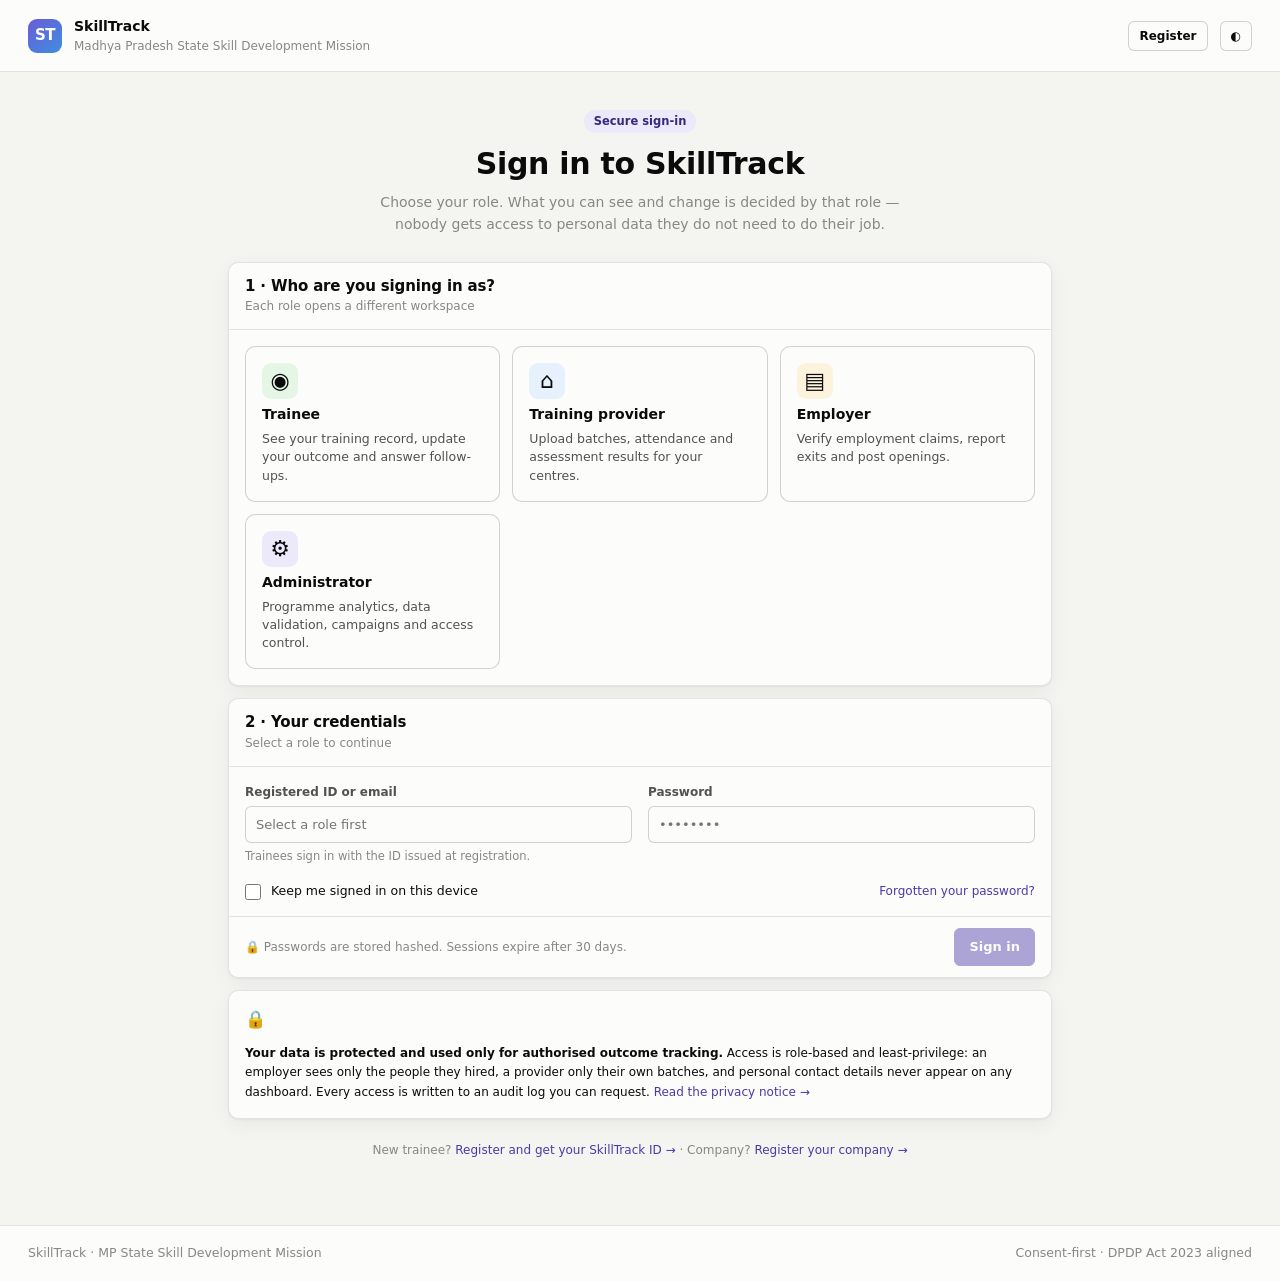
==== commit ecc78b41: "Project major changes" ====
--- a/admin.html
+++ b/admin.html
@@ -22,7 +22,8 @@
 
       <div class="tabs" id="mainTabs">
         <button class="tab tab--active" data-tab="followups">Follow-up engine</button>
-        <button class="tab" data-tab="validation">Data validation <span class="nav__badge" style="margin-left:6px">7</span></button>
+        <button class="tab" data-tab="validation">Data validation <span class="nav__badge" style="margin-left:6px" id="flagBadge" hidden></span></button>
+        <button class="tab" data-tab="courses">Courses</button>
         <button class="tab" data-tab="providers">Providers</button>
         <button class="tab" data-tab="profile">My profile & access</button>
         <button class="tab" data-tab="system">System & audit</button>
@@ -30,15 +31,10 @@
 
       <!-- ============ follow-up engine ============ -->
       <section class="tabpanel" data-panel="followups" id="followups">
-        <div class="grid grid--2" style="margin-bottom:16px">
-          <div class="card">
-            <div class="card__head"><div><h3>Response rate by channel</h3>
-              <div class="card__sub">Which follow-up channel actually reaches people</div></div></div>
-            <div class="card__body"><div class="js-chart" id="chartChannel"></div></div>
-          </div>
+        <div style="margin-bottom:16px">
           <div class="card">
             <div class="card__head"><div><h3>Response decay by wave</h3>
-              <div class="card__sub">The longitudinal tracking problem in one chart</div></div></div>
+              <div class="card__sub">A wave counts as answered when the trainee updated their status at or after that milestone</div></div></div>
             <div class="card__body">
               <div class="js-chart" id="chartDecay"></div>
               <div id="decayLegend"></div>
@@ -49,8 +45,7 @@
         <div class="card" style="margin-bottom:16px">
           <div class="card__head">
             <div><h3>Campaigns</h3>
-              <div class="card__sub">Automated waves at 3 months, 6 months, 1 year and 2 years</div></div>
-            <button class="btn btn--sm btn--primary" id="newCampaign">+ New campaign</button>
+              <div class="card__sub">No SMS / WhatsApp / IVR provider is connected yet, so no campaigns have run</div></div>
           </div>
           <div class="table-wrap">
             <table class="tbl" id="campaignTable">
@@ -63,42 +58,19 @@
           </div>
         </div>
 
-        <div class="grid grid--1-2">
-          <div class="card">
-            <div class="card__head"><div><h3>Launch a follow-up wave</h3>
-              <div class="card__sub">Targets only trainees with active consent</div></div></div>
-            <div class="card__body">
-              <form class="stack" id="campaignForm" style="gap:12px">
-                <div class="field"><label for="cBatch">Cohort</label>
-                  <select class="select" id="cBatch"></select></div>
-                <div class="field"><label for="cWave">Wave</label>
-                  <select class="select" id="cWave">
-                    <option>3-month check</option><option>6-month check</option>
-                    <option>12-month retention</option><option>24-month livelihood</option>
-                  </select></div>
-                <div class="field"><label for="cChannel">Channel</label>
-                  <select class="select" id="cChannel">
-                    <option>SMS + WhatsApp</option><option>App push</option>
-                    <option>IVR call</option><option>Assisted call (non-respondents)</option><option>Email</option>
-                  </select></div>
-                <div class="field"><label>Audience</label>
-                  <div class="banner" id="audiencePreview"></div></div>
-                <button class="btn btn--primary" type="submit">Launch campaign</button>
-              </form>
-            </div>
-          </div>
+        <div>
 
           <div class="card">
             <div class="card__head">
               <div><h3>Non-respondent queue</h3>
-                <div class="card__sub">Escalated to assisted calling after 3 failed automated attempts</div></div>
+                <div class="card__sub">Trainees who have not updated their status since a follow-up milestone passed</div></div>
               <button class="btn btn--sm" id="exportNonResp">⭳ CSV</button>
             </div>
             <div class="table-wrap">
               <table class="tbl" id="nonRespTable">
                 <thead><tr>
                   <th>Trainee</th><th>Unique ID</th><th>District</th><th>Wave</th>
-                  <th>Contact status</th><th class="text-right">Action</th>
+                  <th>Phone</th><th>Last status update</th>
                 </tr></thead>
                 <tbody></tbody>
               </table>
@@ -116,7 +88,7 @@
           <div class="card">
             <div class="card__head">
               <div><h3>Flags awaiting manual review</h3>
-                <div class="card__sub">Raised by the rule engine, cross-checks and anomaly detection</div></div>
+                <div class="card__sub">New registrations to verify and disputed employment claims</div></div>
               <select class="select" id="sevFilter" style="width:auto">
                 <option value="all">All severities</option>
                 <option value="critical">Critical</option>
@@ -128,16 +100,16 @@
             <div class="card__foot" id="flagFoot"></div>
           </div>
 
-          <div class="stack">
-            <div class="card">
-              <div class="card__head"><div><h3>Verification sources</h3>
-                <div class="card__sub">Official APIs cross-checked nightly</div></div></div>
-              <div id="sourceList"></div>
-            </div>
-            <div class="card">
-              <div class="card__head"><div><h3>Validation rules</h3>
-                <div class="card__sub">Toggle what gets auto-flagged</div></div></div>
-              <div class="card__body stack" id="ruleList" style="gap:12px"></div>
+          <div class="card">
+            <div class="card__head"><div><h3>Where to verify</h3>
+              <div class="card__sub">Check against the official source before approving</div></div></div>
+            <div>
+              <div class="list-row"><div class="list-row__main">
+                <div class="list-row__title"><a href="https://services.gst.gov.in/services/searchtp" target="_blank" rel="noopener">GST portal — search taxpayer ↗</a></div>
+                <div class="list-row__sub">Company GSTIN: legal name, status (active / cancelled), state</div></div></div>
+              <div class="list-row"><div class="list-row__main">
+                <div class="list-row__title"><a href="https://www.skillindiadigital.gov.in" target="_blank" rel="noopener">Skill India Digital ↗</a></div>
+                <div class="list-row__sub">Trainee certificates issued under NSQF / PMKVY</div></div></div>
             </div>
           </div>
         </div>
@@ -145,38 +117,30 @@
 
       <!-- ============ providers ============ -->
       <section class="tabpanel" data-panel="providers" id="providers" hidden>
-        <div class="grid grid--2" style="margin-bottom:16px">
-          <div class="card">
-            <div class="card__head"><div><h3>Provider accountability</h3>
-              <div class="card__sub">Placement rate vs. state average</div></div></div>
-            <div class="card__body"><div class="js-chart" id="chartProviderPlace"></div></div>
+        <div class="card"><div class="card__body"><div class="empty">
+          <div class="empty__title">No training-provider data yet</div>
+          <div class="empty__body">Trainee registration does not record a training provider, so provider placement rates and cost per outcome cannot be computed. They appear once provider data is collected.</div>
+        </div></div></div>
+      </section>
+
+      <!-- ============ courses ============ -->
+      <section class="tabpanel" data-panel="courses" id="courses" hidden>
+        <form class="card" id="courseForm" style="margin-bottom:16px">
+          <div class="card__head"><div><h3>Publish a course</h3>
+            <div class="card__sub">What a course teaches comes from its official qualification pack. Enter the skills exactly and cite the source.</div></div></div>
+          <div class="card__body form-grid">
+            <div class="field"><label for="coName">Course name</label><input class="input" id="coName" required></div>
+            <div class="field"><label for="coQp">Qualification pack / NSQF code</label><input class="input" id="coQp" required></div>
+            <div class="field"><label for="coSector">Sector</label><input class="input" id="coSector" required></div>
+            <div class="field"><label for="coSrc">Source URL (QP document)</label><input class="input" id="coSrc" placeholder="https://" required></div>
+            <div class="field span-2"><label for="coSkills">Skills taught (comma separated)</label><input class="input" id="coSkills" required></div>
           </div>
-          <div class="card">
-            <div class="card__head"><div><h3>Cost per successful outcome</h3>
-              <div class="card__sub">Programme spend ÷ trainees placed — where the money works hardest</div></div></div>
-            <div class="card__body"><div class="js-chart" id="chartCost"></div></div>
-          </div>
-        </div>
-
+          <div class="card__foot"><span class="topbar__spacer"></span><button class="btn btn--primary" type="submit">Publish course</button></div>
+        </form>
         <div class="card">
-          <div class="card__head">
-            <div><h3>Registered training providers</h3>
-              <div class="card__sub">Accreditation status, volume and outcomes</div></div>
-            <button class="btn btn--sm" id="exportProviders">⭳ CSV</button>
-          </div>
-          <div class="table-wrap">
-            <table class="tbl" id="providerTable">
-              <thead><tr>
-                <th>Provider</th><th>Base</th><th class="num">Centres</th><th class="num">Trainees</th>
-                <th class="num">Certified</th><th class="num">Placement</th><th class="num">Avg salary</th>
-                <th class="num">Retention</th><th>Accreditation</th><th class="text-right">Action</th>
-              </tr></thead>
-              <tbody></tbody>
-            </table>
-          </div>
-          <div class="card__foot">
-            <span>Providers below 55% placement for two consecutive batches are auto-flagged for review.</span>
-          </div>
+          <div class="card__head"><div><h3>Published courses</h3>
+            <div class="card__sub">Trainees choose from these at registration; job matching uses their skills</div></div></div>
+          <div id="courseTable"></div>
         </div>
       </section>
 
@@ -188,13 +152,6 @@
               <div class="card__head"><div><h3>Administrator profile</h3>
                 <div class="card__sub">Identity used on every audit-log entry</div></div></div>
               <div class="card__body"><dl class="kv" id="adminKV"></dl></div>
-              <div class="card__foot">
-                <button class="btn btn--sm" data-demo="Profile change request sent to the state IT cell.">Request a change</button>
-              </div>
-            </div>
-            <div class="card">
-              <div class="card__head"><div><h3>Security</h3></div></div>
-              <div class="card__body stack" id="securityBox" style="gap:14px"></div>
             </div>
           </div>
 
@@ -204,12 +161,8 @@
                 <div class="card__sub">Role-based access — least privilege by default</div></div></div>
               <div id="permList"></div>
               <div class="card__foot">
-                <span>Raw microdata export is deliberately disabled for programme administrators.</span>
+                <span>Administrators can export trainee records from the dashboard (CSV).</span>
               </div>
-            </div>
-            <div class="card">
-              <div class="card__head"><div><h3>Active sessions</h3></div></div>
-              <div id="sessionList"></div>
             </div>
           </div>
         </div>
@@ -217,31 +170,16 @@
 
       <!-- ============ system ============ -->
       <section class="tabpanel" data-panel="system" hidden>
-        <div class="grid grid--2" style="margin-bottom:16px">
-          <div class="card">
-            <div class="card__head"><div><h3>Platform users</h3>
-              <div class="card__sub">Who can see what, across all roles</div></div></div>
-            <div id="userList"></div>
-            <div class="card__foot">
-              <button class="btn btn--sm btn--primary" data-demo="Invitation sent.">+ Add user</button>
-            </div>
-          </div>
-          <div class="card">
-            <div class="card__head"><div><h3>Data retention & privacy</h3>
-              <div class="card__sub">DPDP Act 2023 obligations</div></div></div>
-            <div class="card__body stack" id="retentionBox" style="gap:14px"></div>
-          </div>
-        </div>
 
         <div class="card">
           <div class="card__head">
             <div><h3>Audit log</h3>
-              <div class="card__sub">Every read and write against personal data is recorded</div></div>
+              <div class="card__sub">Registrations, verifications, job postings, hiring decisions and status updates</div></div>
             <button class="btn btn--sm" id="exportAudit">⭳ CSV</button>
           </div>
           <div class="table-wrap">
             <table class="tbl" id="auditTable">
-              <thead><tr><th>Timestamp</th><th>Actor</th><th>Action</th><th>Target</th><th>IP</th></tr></thead>
+              <thead><tr><th>Timestamp</th><th>Actor</th><th>Action</th><th>Target</th></tr></thead>
               <tbody></tbody>
             </table>
           </div>
@@ -254,6 +192,7 @@
 
 <script src="assets/js/data.js"></script>
 <script src="assets/js/app.js"></script>
+<script src="assets/js/api.js"></script>
 <script src="assets/js/charts.js"></script>
 <script src="assets/js/admin.js"></script>
 </body>
--- a/assets/css/styles.css
+++ b/assets/css/styles.css
@@ -738,3 +738,6 @@
   .content { padding: 0; }
   .card { box-shadow: none; break-inside: avoid; }
 }
+
+/* the hidden attribute must win over component display rules */
+[hidden] { display: none !important; }
